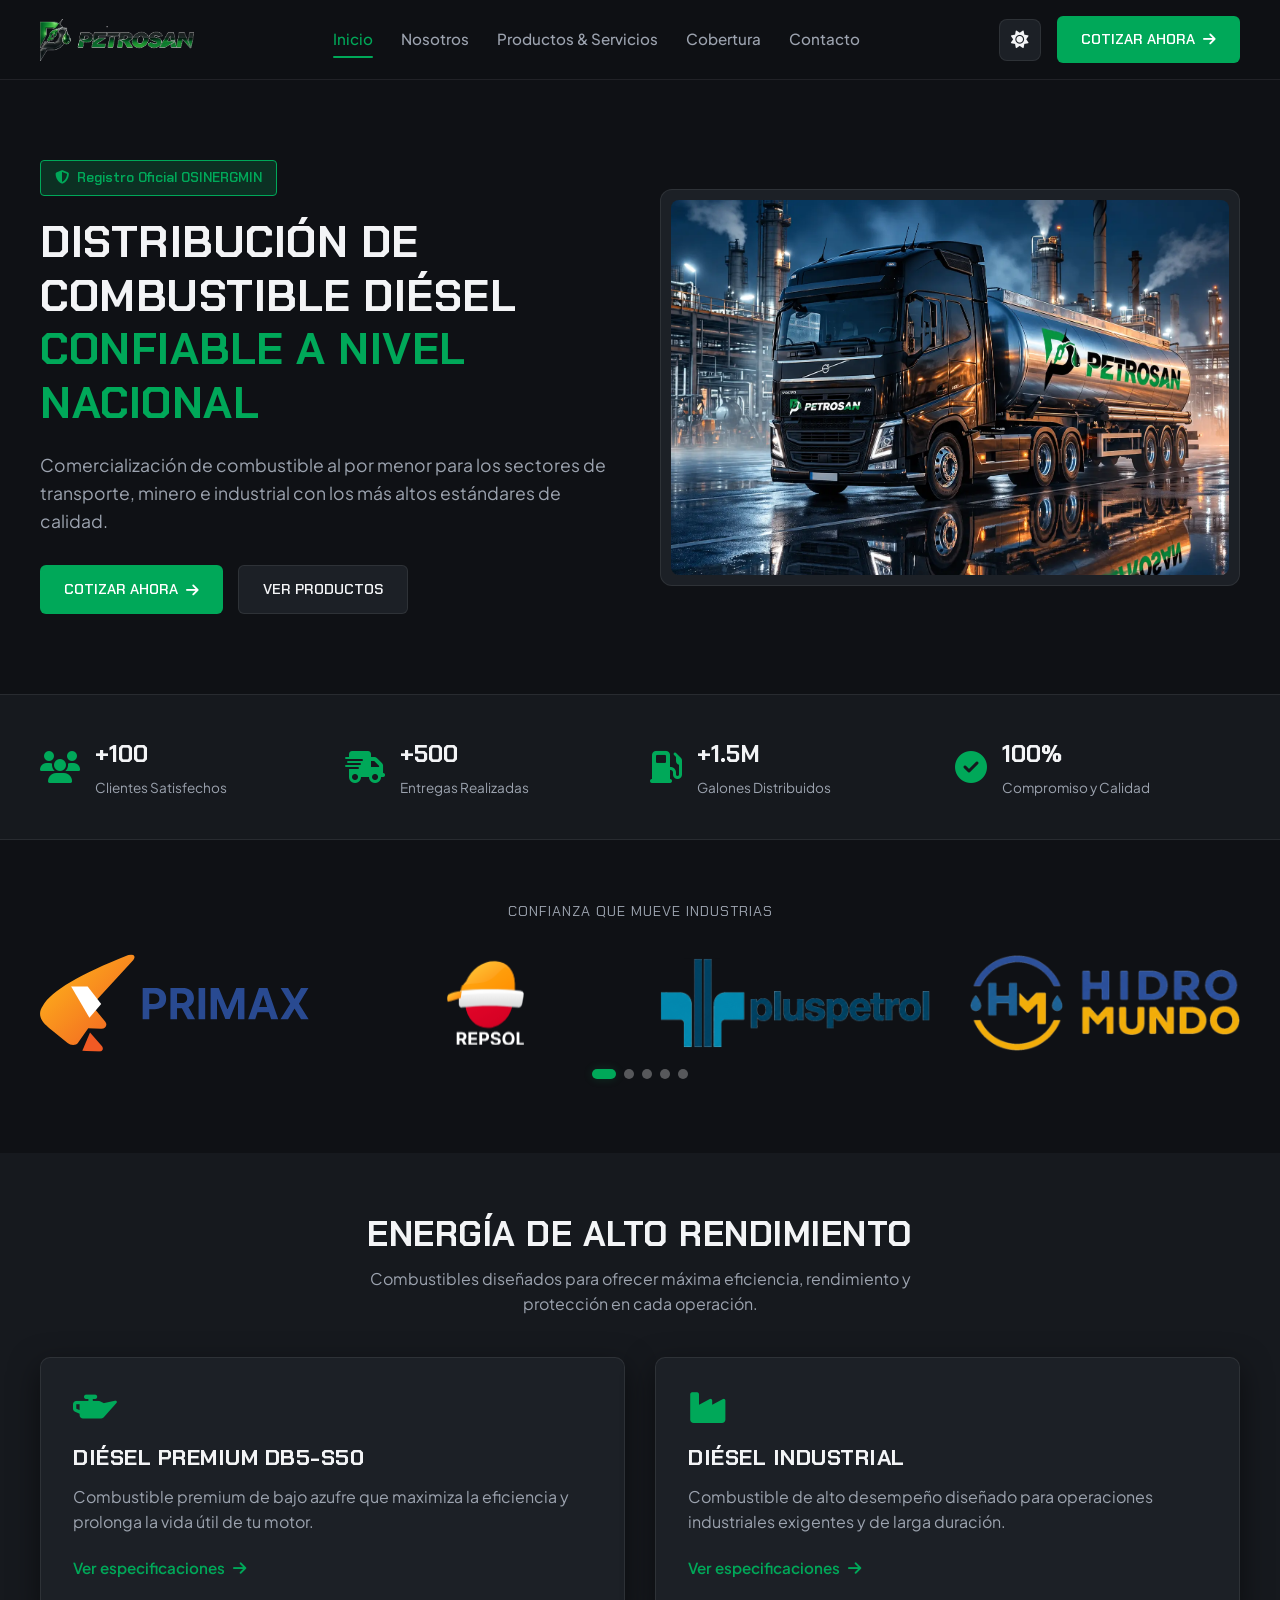
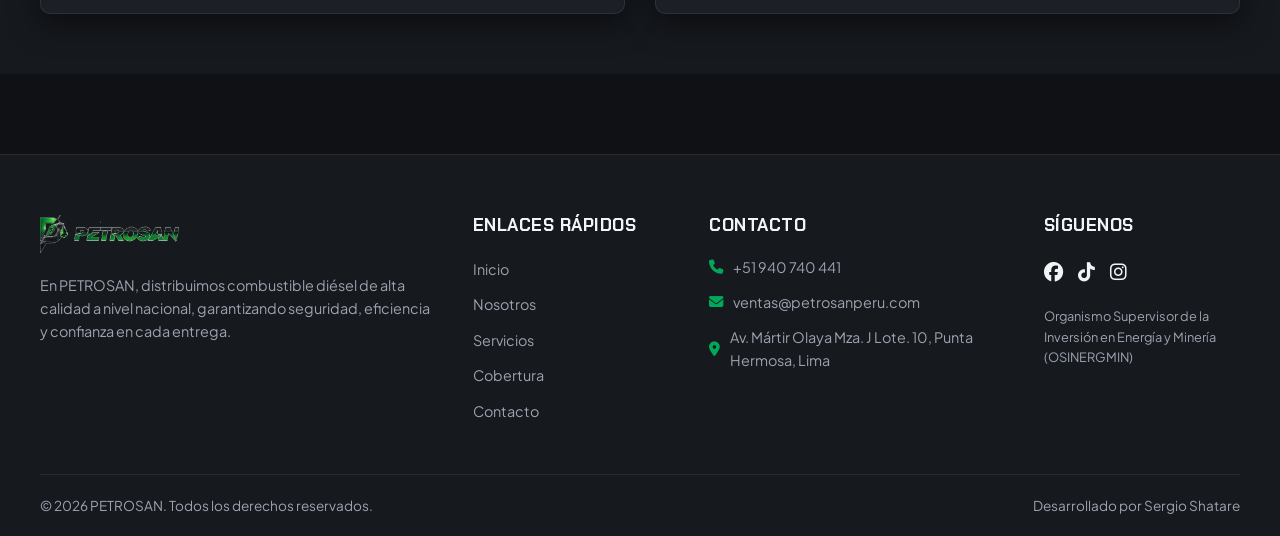
==== index.html @ cfc6841d "Add files via upload" ====
<!DOCTYPE html>
<html lang="es" data-theme="dark">

<head>
    <meta charset="UTF-8">
    <meta name="viewport" content="width=device-width, initial-scale=1.0">
    <title>PETROSAN | Distribución de Combustible Diésel Confiable</title>

    <!-- Google Fonts -->
    <link rel="preconnect" href="https://fonts.googleapis.com">
    <link rel="preconnect" href="https://fonts.gstatic.com" crossorigin>
    <link
        href="https://fonts.googleapis.com/css2?family=Chakra+Petch:wght@500;600;700&family=Plus+Jakarta+Sans:wght@400;500;600;700&display=swap"
        rel="stylesheet">

    <!-- FontAwesome -->
    <link rel="stylesheet" href="https://cdnjs.cloudflare.com/ajax/libs/font-awesome/6.5.1/css/all.min.css">

    <!-- Swiper CSS -->
    <link rel="stylesheet" href="https://cdn.jsdelivr.net/npm/swiper@11/swiper-bundle.min.css" />

    <!-- Estilos Locales Modularizados -->
    <link rel="stylesheet" href="assets/css/variables.css">
    <link rel="stylesheet" href="assets/css/global.css">
    <link rel="stylesheet" href="assets/css/components.css">
</head>

<body>

    <!-- HEADER / NAVBAR -->
    <header class="navbar">
        <div class="container nav-container">
            <a href="index.html" class="logo">
                <img src="assets/img/logo-petrosan.webp" alt="PETROSAN Logo" class="logo-img">
            </a>

            <nav class="nav-menu" id="nav-menu">
                <a href="index.html" class="nav-link active">Inicio</a>
                <a href="nosotros.html" class="nav-link">Nosotros</a>
                <a href="servicios.html" class="nav-link">Productos & Servicios</a>
                <a href="cobertura.html" class="nav-link">Cobertura</a>
                <a href="contacto.html" class="nav-link">Contacto</a>
            </nav>

            <div class="nav-actions">
                <!-- Switch Modo Claro / Oscuro -->
                <button id="theme-toggle" class="theme-btn" aria-label="Cambiar tema">
                    <i class="fa-solid fa-moon icon-moon"></i>
                    <i class="fa-solid fa-sun icon-sun"></i>
                </button>
                <a href="contacto.html" class="btn btn-primary nav-cta">COTIZAR AHORA <i
                        class="fa-solid fa-arrow-right"></i></a>

                <!-- Botón Menú Móvil (Hamburguesa) -->
                <button id="mobile-menu-btn" class="mobile-menu-btn" aria-label="Abrir menú">
                    <i class="fa-solid fa-bars icon-bars"></i>
                    <i class="fa-solid fa-xmark icon-close"></i>
                </button>
            </div>
        </div>
    </header>

    <main>
        <!-- HERO SECTION -->
        <section class="hero-section">
            <div class="container hero-grid">
                <div class="hero-content">
                    <span class="badge"><i class="fa-solid fa-shield-halved"></i> Registro Oficial OSINERGMIN</span>
                    <h1 class="hero-title">Distribución de Combustible Diésel <span class="highlight-text">Confiable a
                            Nivel Nacional</span></h1>
                    <p class="hero-description">Comercialización de combustible al por menor para los sectores de
                        transporte, minero e industrial con los más altos estándares de calidad.</p>
                    <div class="hero-actions">
                        <a href="contacto.html" class="btn btn-primary">COTIZAR AHORA <i
                                class="fa-solid fa-arrow-right"></i></a>
                        <a href="servicios.html" class="btn btn-outline">VER PRODUCTOS</a>
                    </div>
                </div>
                <div class="hero-media">
                    <div class="hero-image-wrapper">
                        <img src="assets/img/hero-trunk.webp" alt="Camión Cisterna Petrosan" class="hero-image">
                    </div>
                </div>
            </div>
        </section>

        <!-- ESTADÍSTICAS / KPIS -->
        <section class="stats-section">
            <div class="container stats-grid">
                <div class="stat-card">
                    <i class="fa-solid fa-users stat-icon"></i>
                    <div class="stat-info">
                        <span class="stat-number">+100</span>
                        <span class="stat-label">Clientes Satisfechos</span>
                    </div>
                </div>
                <div class="stat-card">
                    <i class="fa-solid fa-truck-fast stat-icon"></i>
                    <div class="stat-info">
                        <span class="stat-number">+500</span>
                        <span class="stat-label">Entregas Realizadas</span>
                    </div>
                </div>
                <div class="stat-card">
                    <i class="fa-solid fa-gas-pump stat-icon"></i>
                    <div class="stat-info">
                        <span class="stat-number">+1.5M</span>
                        <span class="stat-label">Galones Distribuidos</span>
                    </div>
                </div>
                <div class="stat-card">
                    <i class="fa-solid fa-circle-check stat-icon"></i>
                    <div class="stat-info">
                        <span class="stat-number">100%</span>
                        <span class="stat-label">Compromiso y Calidad</span>
                    </div>
                </div>
            </div>
        </section>

        <!-- CARRUSEL DE ALIADOS (SWIPER JS) -->
        <section class="partners-section">
            <div class="container">
                <p class="partners-subtitle">CONFIANZA QUE MUEVE INDUSTRIAS</p>

                <div class="swiper partners-slider">
                    <div class="swiper-wrapper">

                        <div class="swiper-slide">
                            <svg width="277" height="100" viewBox="0 0 705 255" fill="none"
                                xmlns="http://www.w3.org/2000/svg">
                                <mask id="mask0_92_81" style="mask-type:alpha" maskUnits="userSpaceOnUse" x="0" y="0"
                                    width="705" height="255">
                                    <rect width="705" height="255" fill="#D9D9D9" />
                                </mask>
                                <g mask="url(#mask0_92_81)">
                                    <path
                                        d="M7.47217 134.999C29.0147 94.9992 105.952 51.9223 229.052 2.69152C242.901 -3.46233 253.672 4.22998 241.362 18.0761L135.188 133.461L170.58 176.538C176.735 184.23 172.118 194.999 159.808 194.999L125.956 193.461L99.7972 230.384C93.6422 239.615 79.7934 238.076 72.0997 231.922L22.8597 191.922C-0.221583 173.461 -6.37658 154.999 7.47217 134.999Z"
                                        fill="url(#paint0_linear_92_81)" />
                                    <path
                                        d="M130.572 204.23L161.347 239.615C167.502 247.307 162.886 255 152.115 255L110.568 251.923L130.572 204.23Z"
                                        fill="#F15A24" />
                                    <path d="M81.332 84.2305H124.417L159.808 130.384L129.033 165.769L81.332 84.2305Z"
                                        fill="white" />
                                    <path
                                        d="M268.08 170V88.5455H300.216C306.394 88.5455 311.657 89.7254 316.006 92.0852C320.354 94.4186 323.669 97.6667 325.949 101.83C328.256 105.966 329.409 110.739 329.409 116.148C329.409 121.557 328.242 126.33 325.909 130.466C323.576 134.602 320.195 137.824 315.767 140.131C311.366 142.438 306.036 143.591 299.778 143.591H279.295V129.79H296.994C300.309 129.79 303.04 129.22 305.188 128.08C307.362 126.913 308.979 125.309 310.04 123.267C311.127 121.199 311.67 118.826 311.67 116.148C311.67 113.443 311.127 111.083 310.04 109.068C308.979 107.027 307.362 105.449 305.188 104.335C303.013 103.195 300.256 102.625 296.915 102.625H285.301V170H268.08ZM340.595 170V88.5455H372.732C378.883 88.5455 384.133 89.6458 388.482 91.8466C392.857 94.0208 396.184 97.1098 398.464 101.114C400.771 105.091 401.925 109.771 401.925 115.153C401.925 120.562 400.758 125.216 398.425 129.114C396.091 132.985 392.711 135.955 388.283 138.023C383.881 140.091 378.552 141.125 372.294 141.125H350.777V127.284H369.51C372.798 127.284 375.529 126.833 377.703 125.932C379.877 125.03 381.495 123.678 382.555 121.875C383.643 120.072 384.186 117.831 384.186 115.153C384.186 112.449 383.643 110.169 382.555 108.312C381.495 106.456 379.864 105.051 377.663 104.097C375.489 103.116 372.745 102.625 369.43 102.625H357.817V170H340.595ZM384.584 132.932L404.828 170H385.817L366.01 132.932H384.584ZM431.317 88.5455V170H414.095V88.5455H431.317ZM445.486 88.5455H466.724L489.156 143.273H490.111L512.543 88.5455H533.781V170H517.077V116.983H516.401L495.321 169.602H483.946L462.866 116.784H462.19V170H445.486V88.5455ZM562.01 170H543.555L571.675 88.5455H593.868L621.947 170H603.493L583.089 107.159H582.453L562.01 170ZM560.857 137.983H604.447V151.426H560.857V137.983ZM647.899 88.5455L664.325 116.307H664.962L681.467 88.5455H700.916L676.058 129.273L701.473 170H681.666L664.962 142.199H664.325L647.621 170H627.893L653.388 129.273L628.371 88.5455H647.899Z"
                                        fill="#294A91" />
                                </g>
                                <defs>
                                    <linearGradient id="paint0_linear_92_81" x1="0.148438" y1="0.546875" x2="236.312"
                                        y2="246.93" gradientUnits="userSpaceOnUse">
                                        <stop stop-color="#FFBD19" />
                                        <stop offset="1" stop-color="#F15A24" />
                                    </linearGradient>
                                </defs>
                            </svg>

                        </div>

                        <div class="swiper-slide">
                            <svg width="77" height="100" viewBox="0 0 392 429" fill="none" xmlns="http://www.w3.org/2000/svg">
  <mask id="mask0_92_136" style="mask-type:alpha" maskUnits="userSpaceOnUse" x="0" y="0" width="392" height="429">
    <rect width="392" height="429" fill="#D9D9D9" />
  </mask>
  <g mask="url(#mask0_92_136)">
    <path d="M96.9997 104.001C125 39.0011 188 -2.99893 248 1.00107C308 5.00107 345 51.0011 345 113.001V152.001L75.9997 174.001C65.9997 154.001 72.9997 126.001 96.9997 104.001Z" fill="url(#paint0_linear_92_136)" />
    <path opacity="0.62" d="M75.9997 124C120 113 163 117 204 103C247 88 261 51 298 31C327 48 345 81 345 119V153L72.9997 174C66.9997 157 67.9997 139 75.9997 124Z" fill="#FF9B00" />
    <path d="M92 222C143 209 280 209 334 221C323 292 265 341 207 341C147 341 102 299 92 222Z" fill="url(#paint1_linear_92_136)" />
    <path opacity="0.55" d="M92 221.999C152 213.999 202 222.999 243 217.999C275 213.999 307 215.999 334 220.999C319 272.999 284 310.999 243 328.999C197 348.999 135 319.999 112 278.999C102 261.999 96 241.999 92 221.999Z" fill="#D90025" />
    <path d="M69 153C146 141 292 141 376 154C388 156 392 163 390 176L382 217C380 230 373 237 359 236C266 224 163 225 79 236C67 238 61 231 61 219V172C61 161 62 155 69 153Z" fill="url(#paint2_linear_92_136)" stroke-width="2" stroke="#BFC2C7" />
    <path opacity="0.85" d="M69 153.001C160 144.001 291 144.001 376 154.001C384 155.001 389 160.001 390 169.001C282 159.001 162 161.001 61 176.001V172.001C61 161.001 62 155.001 69 153.001Z" fill="white" />
    <path d="M75.0004 153C45.0004 155 25.0004 161 8.00039 171C0.000385284 177 -1.99961 194 4.00039 207C27.0004 202 50.0004 196 70.0004 188L75.0004 153Z" fill="url(#paint3_linear_92_136)" />
    
    <!-- AQUÍ AGREGUÉ LA CLASE .svg-text-adapt EN EL ÚLTIMO PATH -->
    <path class="svg-text-adapt" d="M49.3513 429V362.818H75.462C80.4602 362.818 84.7258 363.712 88.2589 365.5C91.8136 367.267 94.5173 369.777 96.3701 373.03C98.2444 376.261 99.1815 380.064 99.1815 384.437C99.1815 388.832 98.2336 392.613 96.3378 395.78C94.4419 398.925 91.6951 401.338 88.0973 403.018C84.5211 404.699 80.1909 405.539 75.1066 405.539H57.624V394.293H72.8445C75.5159 394.293 77.7349 393.927 79.5015 393.195C81.268 392.462 82.5822 391.363 83.4439 389.898C84.3272 388.433 84.7689 386.613 84.7689 384.437C84.7689 382.24 84.3272 380.387 83.4439 378.879C82.5822 377.371 81.2573 376.229 79.4692 375.453C77.7026 374.656 75.4728 374.258 72.7799 374.258H63.3438V429H49.3513ZM85.092 398.882L101.541 429H86.0938L70.0008 398.882H85.092ZM109.07 429V362.818H153.665V374.355H123.063V390.125H151.371V401.661H123.063V417.463H153.794V429H109.07ZM164.79 429V362.818H190.901C195.92 362.818 200.197 363.777 203.73 365.694C207.263 367.59 209.956 370.229 211.809 373.612C213.683 376.972 214.62 380.85 214.62 385.245C214.62 389.64 213.672 393.518 211.776 396.879C209.88 400.239 207.134 402.857 203.536 404.731C199.96 406.605 195.629 407.543 190.545 407.543H173.903V396.329H188.283C190.976 396.329 193.195 395.866 194.94 394.94C196.707 393.992 198.021 392.688 198.882 391.029C199.766 389.349 200.207 387.421 200.207 385.245C200.207 383.048 199.766 381.13 198.882 379.493C198.021 377.834 196.707 376.552 194.94 375.647C193.173 374.721 190.933 374.258 188.218 374.258H178.782V429H164.79ZM259.611 381.852C259.352 379.245 258.243 377.22 256.283 375.777C254.322 374.333 251.661 373.612 248.301 373.612C246.017 373.612 244.089 373.935 242.516 374.581C240.944 375.206 239.737 376.078 238.897 377.199C238.078 378.319 237.669 379.59 237.669 381.012C237.626 382.197 237.874 383.231 238.412 384.114C238.972 384.997 239.737 385.762 240.707 386.408C241.676 387.033 242.796 387.583 244.067 388.056C245.338 388.509 246.696 388.897 248.139 389.22L254.085 390.642C256.972 391.288 259.622 392.15 262.035 393.227C264.448 394.304 266.537 395.629 268.304 397.202C270.07 398.774 271.438 400.627 272.408 402.76C273.399 404.893 273.905 407.338 273.927 410.096C273.905 414.146 272.871 417.657 270.824 420.63C268.799 423.582 265.869 425.876 262.035 427.513C258.221 429.129 253.622 429.937 248.236 429.937C242.893 429.937 238.24 429.118 234.276 427.481C230.333 425.844 227.253 423.42 225.034 420.21C222.836 416.979 221.684 412.982 221.576 408.221H235.116C235.267 410.44 235.902 412.293 237.023 413.779C238.164 415.244 239.683 416.354 241.579 417.108C243.496 417.84 245.662 418.207 248.074 418.207C250.444 418.207 252.502 417.862 254.247 417.173C256.013 416.483 257.381 415.525 258.351 414.297C259.32 413.069 259.805 411.657 259.805 410.063C259.805 408.577 259.363 407.327 258.48 406.315C257.618 405.302 256.347 404.44 254.667 403.729C253.008 403.018 250.972 402.372 248.559 401.79L241.353 399.981C235.773 398.624 231.367 396.502 228.136 393.615C224.904 390.728 223.299 386.839 223.321 381.949C223.299 377.942 224.366 374.441 226.52 371.446C228.696 368.452 231.68 366.114 235.471 364.434C239.263 362.754 243.572 361.913 248.398 361.913C253.31 361.913 257.597 362.754 261.259 364.434C264.943 366.114 267.808 368.452 269.855 371.446C271.902 374.441 272.957 377.909 273.022 381.852H259.611ZM344.156 395.909C344.156 403.126 342.788 409.266 340.052 414.329C337.337 419.392 333.632 423.259 328.936 425.93C324.261 428.58 319.004 429.905 313.166 429.905C307.284 429.905 302.006 428.569 297.331 425.898C292.656 423.226 288.961 419.359 286.247 414.297C283.532 409.234 282.175 403.105 282.175 395.909C282.175 388.692 283.532 382.552 286.247 377.489C288.961 372.427 292.656 368.57 297.331 365.92C302.006 363.249 307.284 361.913 313.166 361.913C319.004 361.913 324.261 363.249 328.936 365.92C333.632 368.57 337.337 372.427 340.052 377.489C342.788 382.552 344.156 388.692 344.156 395.909ZM329.97 395.909C329.97 391.234 329.269 387.292 327.869 384.082C326.49 380.872 324.541 378.437 322.02 376.778C319.499 375.12 316.548 374.29 313.166 374.29C309.783 374.29 306.832 375.12 304.311 376.778C301.791 378.437 299.83 380.872 298.43 384.082C297.051 387.292 296.362 391.234 296.362 395.909C296.362 400.584 297.051 404.527 298.43 407.737C299.83 410.946 301.791 413.381 304.311 415.04C306.832 416.699 309.783 417.528 313.166 417.528C316.548 417.528 319.499 416.699 322.02 415.04C324.541 413.381 326.49 410.946 327.869 407.737C329.269 404.527 329.97 400.584 329.97 395.909ZM354.521 429V362.818H368.514V417.463H396.887V429H354.521Z" fill="#07153F" />
  </g>
  <defs>
    <linearGradient id="paint0_linear_92_136" x1="71.5879" y1="0.738281" x2="228.265" y2="247.977" gradientUnits="userSpaceOnUse">
      <stop stop-color="#FFD23F" />
      <stop offset="1" stop-color="#FF7A00" />
    </linearGradient>
    <linearGradient id="paint1_linear_92_136" x1="92" y1="212.121" x2="198.94" y2="412.927" gradientUnits="userSpaceOnUse">
      <stop stop-color="#F20B2E" />
      <stop offset="1" stop-color="#C90020" />
    </linearGradient>
    <linearGradient id="paint2_linear_92_136" x1="61" y1="144.121" x2="61" y2="236.339" gradientUnits="userSpaceOnUse">
      <stop stop-color="white" />
      <stop offset="1" stop-color="#D9D9D9" />
    </linearGradient>
    <linearGradient id="paint3_linear_92_136" x1="0.511719" y1="153" x2="51.8337" y2="223.795" gradientUnits="userSpaceOnUse">
      <stop stop-color="#FFD23F" />
      <stop offset="1" stop-color="#FF7A00" />
    </linearGradient>
  </defs>
</svg>

                        </div>

                        <div class="swiper-slide">
                            <svg width="300" height="100" viewBox="0 0 1213 404" fill="none"
                                xmlns="http://www.w3.org/2000/svg" xmlns:xlink="http://www.w3.org/1999/xlink">
                                <g clip-path="url(#clip0_92_151)">
                                    <rect width="1213" height="404" fill="url(#pattern0_92_151)" />
                                </g>
                                <defs>
                                    <pattern id="pattern0_92_151" patternContentUnits="objectBoundingBox" width="1"
                                        height="1">
                                        <use xlink:href="#image0_92_151" transform="scale(0.000824402 0.00247525)" />
                                    </pattern>
                                    <clipPath id="clip0_92_151">
                                        <rect width="1213" height="404" fill="white" />
                                    </clipPath>
                                    <image id="image0_92_151" width="1213" height="404" preserveAspectRatio="none"
                                        xlink:href="[data-uri]" />
                                </defs>
                            </svg>

                        </div>

                        <div class="swiper-slide">
                            <svg width="281" height="100" viewBox="0 0 1222 434" fill="none"
                                xmlns="http://www.w3.org/2000/svg" xmlns:xlink="http://www.w3.org/1999/xlink">
                                <g clip-path="url(#clip0_92_149)">
                                    <rect width="1222" height="434" fill="url(#pattern0_92_149)" />
                                </g>
                                <defs>
                                    <pattern id="pattern0_92_149" patternContentUnits="objectBoundingBox" width="1"
                                        height="1">
                                        <use xlink:href="#image0_92_149" transform="scale(0.000818331 0.00230415)" />
                                    </pattern>
                                    <clipPath id="clip0_92_149">
                                        <rect width="1222" height="434" fill="white" />
                                    </clipPath>
                                    <image id="image0_92_149" width="1222" height="434" preserveAspectRatio="none"
                                        xlink:href="[data-uri]" />
                                </defs>
                            </svg>

                        </div>

                        <div class="swiper-slide">
                            <svg width="138" height="100" viewBox="0 0 428 310" fill="none"
                                xmlns="http://www.w3.org/2000/svg" xmlns:xlink="http://www.w3.org/1999/xlink">
                                <g clip-path="url(#clip0_92_147)">
                                    <rect width="428" height="310" fill="url(#pattern0_92_147)" />
                                </g>
                                <defs>
                                    <pattern id="pattern0_92_147" patternContentUnits="objectBoundingBox" width="1"
                                        height="1">
                                        <use xlink:href="#image0_92_147" transform="scale(0.00233645 0.00322581)" />
                                    </pattern>
                                    <clipPath id="clip0_92_147">
                                        <rect width="428" height="310" fill="white" />
                                    </clipPath>
                                    <image id="image0_92_147" width="428" height="310" preserveAspectRatio="none"
                                        xlink:href="[data-uri]" />
                                </defs>
                            </svg>

                        </div>


                    </div>
                    <div class="swiper-pagination"></div>
                </div>
            </div>
        </section>

        <!-- RESUMEN DE PRODUCTOS -->
        <section class="products-summary-section">
            <div class="container">
                <div class="section-header">
                    <h2 class="section-title">Energía de Alto Rendimiento</h2>
                    <p class="section-description">Combustibles diseñados para ofrecer máxima eficiencia, rendimiento y
                        protección en cada operación.</p>
                </div>
                <div class="products-grid">
                    <div class="card-industrial">
                        <i class="fa-solid fa-oil-can card-icon"></i>
                        <h3 class="card-title">Diésel Premium DB5-S50</h3>
                        <p class="card-description">Combustible premium de bajo azufre que maximiza la eficiencia y
                            prolonga la vida útil de tu motor.</p>
                        <a href="servicios.html" class="card-link">Ver especificaciones <i
                                class="fa-solid fa-arrow-right"></i></a>
                    </div>
                    <div class="card-industrial">
                        <i class="fa-solid fa-industry card-icon"></i>
                        <h3 class="card-title">Diésel Industrial</h3>
                        <p class="card-description">Combustible de alto desempeño diseñado para operaciones industriales
                            exigentes y de larga duración.</p>
                        <a href="servicios.html" class="card-link">Ver especificaciones <i
                                class="fa-solid fa-arrow-right"></i></a>
                    </div>
                </div>
            </div>
        </section>
    </main>

    <!-- FOOTER GLOBAL -->
    <footer class="footer">
        <div class="container">
            <div class="footer-grid">
                <div class="footer-brand">
                    <img src="assets/img/logo-petrosan.webp" alt="PETROSAN Logo" class="footer-logo">
                    <p class="footer-text">En PETROSAN, distribuimos combustible diésel de alta calidad a nivel
                        nacional, garantizando seguridad, eficiencia y confianza en cada entrega.</p>
                </div>
                <div class="footer-col">
                    <h3 class="footer-title">Enlaces Rápidos</h3>
                    <ul class="footer-links">
                        <li><a href="index.html">Inicio</a></li>
                        <li><a href="nosotros.html">Nosotros</a></li>
                        <li><a href="servicios.html">Servicios</a></li>
                        <li><a href="cobertura.html">Cobertura</a></li>
                        <li><a href="contacto.html">Contacto</a></li>
                    </ul>
                </div>
                <div class="footer-col">
                    <h3 class="footer-title">Contacto</h3>
                    <ul class="footer-contact-list">
                        <li><i class="fa-solid fa-phone contact-icon"></i> +51 940 740 441</li>
                        <li><i class="fa-solid fa-envelope contact-icon"></i> ventas@petrosanperu.com</li>
                        <li><i class="fa-solid fa-location-dot contact-icon"></i> Av. Mártir Olaya Mza. J Lote. 10,
                            Punta Hermosa, Lima</li>
                    </ul>
                </div>
                <div class="footer-col">
                    <h3 class="footer-title">Síguenos</h3>
                    <div class="social-links">
                        <a href="#" class="social-icon"><i class="fa-brands fa-facebook"></i></a>
                        <a href="#" class="social-icon"><i class="fa-brands fa-tiktok"></i></a>
                        <a href="#" class="social-icon"><i class="fa-brands fa-instagram"></i></a>
                    </div>
                    <p class="entity-note">Organismo Supervisor de la Inversión en Energía y Minería (OSINERGMIN)</p>
                </div>
            </div>
            <div class="footer-bottom">
                <span>© 2026 PETROSAN. Todos los derechos reservados.</span>
                <span>Desarrollado por Sergio Shatare</span>
            </div>
        </div>
    </footer>

    <!-- Swiper JS -->
    <script src="https://cdn.jsdelivr.net/npm/swiper@11/swiper-bundle.min.js"></script>

    <!-- Scripts Locales -->
    <script src="assets/js/theme.js"></script>
    <script src="assets/js/main.js"></script>
</body>

</html>
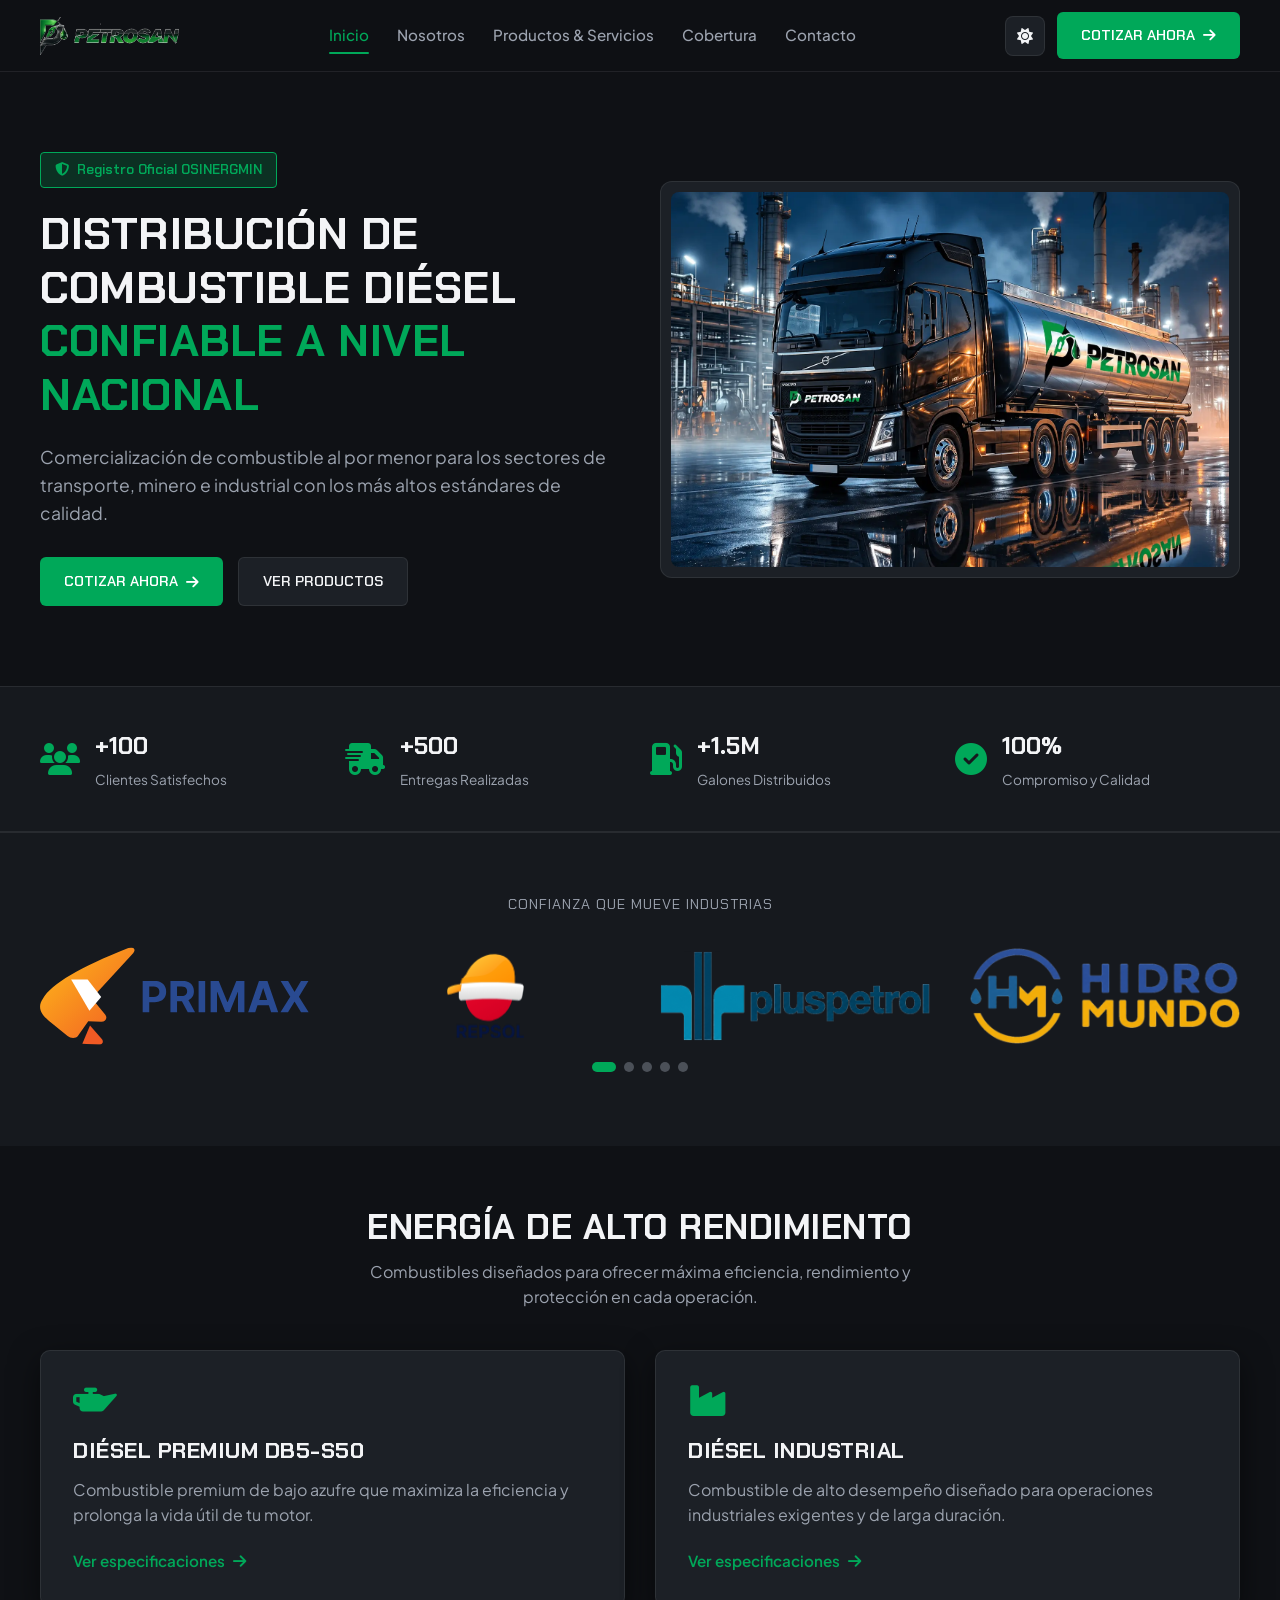
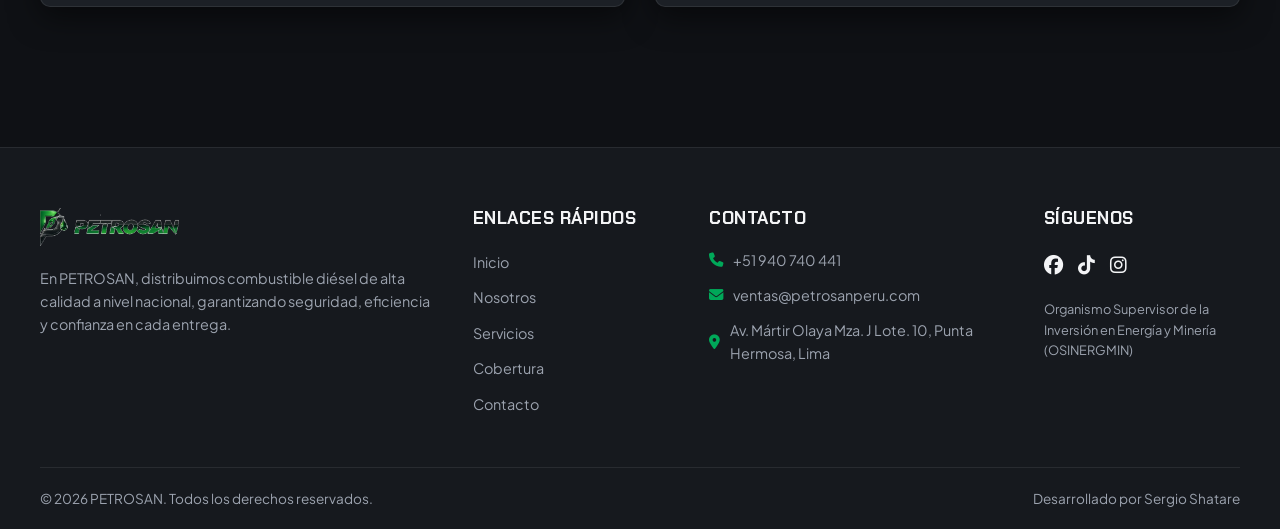
==== commit caa95e8b: "Add files via upload" ====
--- a/index.html
+++ b/index.html
@@ -23,6 +23,7 @@
     <link rel="stylesheet" href="assets/css/variables.css">
     <link rel="stylesheet" href="assets/css/global.css">
     <link rel="stylesheet" href="assets/css/components.css">
+    <link rel="stylesheet" href="assets/css/pages/home.css">
 </head>
 
 <body>
@@ -158,41 +159,63 @@
                         </div>
 
                         <div class="swiper-slide">
-                            <svg width="77" height="100" viewBox="0 0 392 429" fill="none" xmlns="http://www.w3.org/2000/svg">
-  <mask id="mask0_92_136" style="mask-type:alpha" maskUnits="userSpaceOnUse" x="0" y="0" width="392" height="429">
-    <rect width="392" height="429" fill="#D9D9D9" />
-  </mask>
-  <g mask="url(#mask0_92_136)">
-    <path d="M96.9997 104.001C125 39.0011 188 -2.99893 248 1.00107C308 5.00107 345 51.0011 345 113.001V152.001L75.9997 174.001C65.9997 154.001 72.9997 126.001 96.9997 104.001Z" fill="url(#paint0_linear_92_136)" />
-    <path opacity="0.62" d="M75.9997 124C120 113 163 117 204 103C247 88 261 51 298 31C327 48 345 81 345 119V153L72.9997 174C66.9997 157 67.9997 139 75.9997 124Z" fill="#FF9B00" />
-    <path d="M92 222C143 209 280 209 334 221C323 292 265 341 207 341C147 341 102 299 92 222Z" fill="url(#paint1_linear_92_136)" />
-    <path opacity="0.55" d="M92 221.999C152 213.999 202 222.999 243 217.999C275 213.999 307 215.999 334 220.999C319 272.999 284 310.999 243 328.999C197 348.999 135 319.999 112 278.999C102 261.999 96 241.999 92 221.999Z" fill="#D90025" />
-    <path d="M69 153C146 141 292 141 376 154C388 156 392 163 390 176L382 217C380 230 373 237 359 236C266 224 163 225 79 236C67 238 61 231 61 219V172C61 161 62 155 69 153Z" fill="url(#paint2_linear_92_136)" stroke-width="2" stroke="#BFC2C7" />
-    <path opacity="0.85" d="M69 153.001C160 144.001 291 144.001 376 154.001C384 155.001 389 160.001 390 169.001C282 159.001 162 161.001 61 176.001V172.001C61 161.001 62 155.001 69 153.001Z" fill="white" />
-    <path d="M75.0004 153C45.0004 155 25.0004 161 8.00039 171C0.000385284 177 -1.99961 194 4.00039 207C27.0004 202 50.0004 196 70.0004 188L75.0004 153Z" fill="url(#paint3_linear_92_136)" />
-    
-    <!-- AQUÍ AGREGUÉ LA CLASE .svg-text-adapt EN EL ÚLTIMO PATH -->
-    <path class="svg-text-adapt" d="M49.3513 429V362.818H75.462C80.4602 362.818 84.7258 363.712 88.2589 365.5C91.8136 367.267 94.5173 369.777 96.3701 373.03C98.2444 376.261 99.1815 380.064 99.1815 384.437C99.1815 388.832 98.2336 392.613 96.3378 395.78C94.4419 398.925 91.6951 401.338 88.0973 403.018C84.5211 404.699 80.1909 405.539 75.1066 405.539H57.624V394.293H72.8445C75.5159 394.293 77.7349 393.927 79.5015 393.195C81.268 392.462 82.5822 391.363 83.4439 389.898C84.3272 388.433 84.7689 386.613 84.7689 384.437C84.7689 382.24 84.3272 380.387 83.4439 378.879C82.5822 377.371 81.2573 376.229 79.4692 375.453C77.7026 374.656 75.4728 374.258 72.7799 374.258H63.3438V429H49.3513ZM85.092 398.882L101.541 429H86.0938L70.0008 398.882H85.092ZM109.07 429V362.818H153.665V374.355H123.063V390.125H151.371V401.661H123.063V417.463H153.794V429H109.07ZM164.79 429V362.818H190.901C195.92 362.818 200.197 363.777 203.73 365.694C207.263 367.59 209.956 370.229 211.809 373.612C213.683 376.972 214.62 380.85 214.62 385.245C214.62 389.64 213.672 393.518 211.776 396.879C209.88 400.239 207.134 402.857 203.536 404.731C199.96 406.605 195.629 407.543 190.545 407.543H173.903V396.329H188.283C190.976 396.329 193.195 395.866 194.94 394.94C196.707 393.992 198.021 392.688 198.882 391.029C199.766 389.349 200.207 387.421 200.207 385.245C200.207 383.048 199.766 381.13 198.882 379.493C198.021 377.834 196.707 376.552 194.94 375.647C193.173 374.721 190.933 374.258 188.218 374.258H178.782V429H164.79ZM259.611 381.852C259.352 379.245 258.243 377.22 256.283 375.777C254.322 374.333 251.661 373.612 248.301 373.612C246.017 373.612 244.089 373.935 242.516 374.581C240.944 375.206 239.737 376.078 238.897 377.199C238.078 378.319 237.669 379.59 237.669 381.012C237.626 382.197 237.874 383.231 238.412 384.114C238.972 384.997 239.737 385.762 240.707 386.408C241.676 387.033 242.796 387.583 244.067 388.056C245.338 388.509 246.696 388.897 248.139 389.22L254.085 390.642C256.972 391.288 259.622 392.15 262.035 393.227C264.448 394.304 266.537 395.629 268.304 397.202C270.07 398.774 271.438 400.627 272.408 402.76C273.399 404.893 273.905 407.338 273.927 410.096C273.905 414.146 272.871 417.657 270.824 420.63C268.799 423.582 265.869 425.876 262.035 427.513C258.221 429.129 253.622 429.937 248.236 429.937C242.893 429.937 238.24 429.118 234.276 427.481C230.333 425.844 227.253 423.42 225.034 420.21C222.836 416.979 221.684 412.982 221.576 408.221H235.116C235.267 410.44 235.902 412.293 237.023 413.779C238.164 415.244 239.683 416.354 241.579 417.108C243.496 417.84 245.662 418.207 248.074 418.207C250.444 418.207 252.502 417.862 254.247 417.173C256.013 416.483 257.381 415.525 258.351 414.297C259.32 413.069 259.805 411.657 259.805 410.063C259.805 408.577 259.363 407.327 258.48 406.315C257.618 405.302 256.347 404.44 254.667 403.729C253.008 403.018 250.972 402.372 248.559 401.79L241.353 399.981C235.773 398.624 231.367 396.502 228.136 393.615C224.904 390.728 223.299 386.839 223.321 381.949C223.299 377.942 224.366 374.441 226.52 371.446C228.696 368.452 231.68 366.114 235.471 364.434C239.263 362.754 243.572 361.913 248.398 361.913C253.31 361.913 257.597 362.754 261.259 364.434C264.943 366.114 267.808 368.452 269.855 371.446C271.902 374.441 272.957 377.909 273.022 381.852H259.611ZM344.156 395.909C344.156 403.126 342.788 409.266 340.052 414.329C337.337 419.392 333.632 423.259 328.936 425.93C324.261 428.58 319.004 429.905 313.166 429.905C307.284 429.905 302.006 428.569 297.331 425.898C292.656 423.226 288.961 419.359 286.247 414.297C283.532 409.234 282.175 403.105 282.175 395.909C282.175 388.692 283.532 382.552 286.247 377.489C288.961 372.427 292.656 368.57 297.331 365.92C302.006 363.249 307.284 361.913 313.166 361.913C319.004 361.913 324.261 363.249 328.936 365.92C333.632 368.57 337.337 372.427 340.052 377.489C342.788 382.552 344.156 388.692 344.156 395.909ZM329.97 395.909C329.97 391.234 329.269 387.292 327.869 384.082C326.49 380.872 324.541 378.437 322.02 376.778C319.499 375.12 316.548 374.29 313.166 374.29C309.783 374.29 306.832 375.12 304.311 376.778C301.791 378.437 299.83 380.872 298.43 384.082C297.051 387.292 296.362 391.234 296.362 395.909C296.362 400.584 297.051 404.527 298.43 407.737C299.83 410.946 301.791 413.381 304.311 415.04C306.832 416.699 309.783 417.528 313.166 417.528C316.548 417.528 319.499 416.699 322.02 415.04C324.541 413.381 326.49 410.946 327.869 407.737C329.269 404.527 329.97 400.584 329.97 395.909ZM354.521 429V362.818H368.514V417.463H396.887V429H354.521Z" fill="#07153F" />
-  </g>
-  <defs>
-    <linearGradient id="paint0_linear_92_136" x1="71.5879" y1="0.738281" x2="228.265" y2="247.977" gradientUnits="userSpaceOnUse">
-      <stop stop-color="#FFD23F" />
-      <stop offset="1" stop-color="#FF7A00" />
-    </linearGradient>
-    <linearGradient id="paint1_linear_92_136" x1="92" y1="212.121" x2="198.94" y2="412.927" gradientUnits="userSpaceOnUse">
-      <stop stop-color="#F20B2E" />
-      <stop offset="1" stop-color="#C90020" />
-    </linearGradient>
-    <linearGradient id="paint2_linear_92_136" x1="61" y1="144.121" x2="61" y2="236.339" gradientUnits="userSpaceOnUse">
-      <stop stop-color="white" />
-      <stop offset="1" stop-color="#D9D9D9" />
-    </linearGradient>
-    <linearGradient id="paint3_linear_92_136" x1="0.511719" y1="153" x2="51.8337" y2="223.795" gradientUnits="userSpaceOnUse">
-      <stop stop-color="#FFD23F" />
-      <stop offset="1" stop-color="#FF7A00" />
-    </linearGradient>
-  </defs>
-</svg>
+                            <svg width="77" height="100" viewBox="0 0 392 429" fill="none"
+                                xmlns="http://www.w3.org/2000/svg">
+                                <mask id="mask0_92_136" style="mask-type:alpha" maskUnits="userSpaceOnUse" x="0" y="0"
+                                    width="392" height="429">
+                                    <rect width="392" height="429" fill="#D9D9D9" />
+                                </mask>
+                                <g mask="url(#mask0_92_136)">
+                                    <path
+                                        d="M96.9997 104.001C125 39.0011 188 -2.99893 248 1.00107C308 5.00107 345 51.0011 345 113.001V152.001L75.9997 174.001C65.9997 154.001 72.9997 126.001 96.9997 104.001Z"
+                                        fill="url(#paint0_linear_92_136)" />
+                                    <path opacity="0.62"
+                                        d="M75.9997 124C120 113 163 117 204 103C247 88 261 51 298 31C327 48 345 81 345 119V153L72.9997 174C66.9997 157 67.9997 139 75.9997 124Z"
+                                        fill="#FF9B00" />
+                                    <path
+                                        d="M92 222C143 209 280 209 334 221C323 292 265 341 207 341C147 341 102 299 92 222Z"
+                                        fill="url(#paint1_linear_92_136)" />
+                                    <path opacity="0.55"
+                                        d="M92 221.999C152 213.999 202 222.999 243 217.999C275 213.999 307 215.999 334 220.999C319 272.999 284 310.999 243 328.999C197 348.999 135 319.999 112 278.999C102 261.999 96 241.999 92 221.999Z"
+                                        fill="#D90025" />
+                                    <path
+                                        d="M69 153C146 141 292 141 376 154C388 156 392 163 390 176L382 217C380 230 373 237 359 236C266 224 163 225 79 236C67 238 61 231 61 219V172C61 161 62 155 69 153Z"
+                                        fill="url(#paint2_linear_92_136)" stroke-width="2" stroke="#BFC2C7" />
+                                    <path opacity="0.85"
+                                        d="M69 153.001C160 144.001 291 144.001 376 154.001C384 155.001 389 160.001 390 169.001C282 159.001 162 161.001 61 176.001V172.001C61 161.001 62 155.001 69 153.001Z"
+                                        fill="white" />
+                                    <path
+                                        d="M75.0004 153C45.0004 155 25.0004 161 8.00039 171C0.000385284 177 -1.99961 194 4.00039 207C27.0004 202 50.0004 196 70.0004 188L75.0004 153Z"
+                                        fill="url(#paint3_linear_92_136)" />
+
+                                    <!-- AQUÍ AGREGUÉ LA CLASE .svg-text-adapt EN EL ÚLTIMO PATH -->
+                                    <path class="svg-text-adapt"
+                                        d="M49.3513 429V362.818H75.462C80.4602 362.818 84.7258 363.712 88.2589 365.5C91.8136 367.267 94.5173 369.777 96.3701 373.03C98.2444 376.261 99.1815 380.064 99.1815 384.437C99.1815 388.832 98.2336 392.613 96.3378 395.78C94.4419 398.925 91.6951 401.338 88.0973 403.018C84.5211 404.699 80.1909 405.539 75.1066 405.539H57.624V394.293H72.8445C75.5159 394.293 77.7349 393.927 79.5015 393.195C81.268 392.462 82.5822 391.363 83.4439 389.898C84.3272 388.433 84.7689 386.613 84.7689 384.437C84.7689 382.24 84.3272 380.387 83.4439 378.879C82.5822 377.371 81.2573 376.229 79.4692 375.453C77.7026 374.656 75.4728 374.258 72.7799 374.258H63.3438V429H49.3513ZM85.092 398.882L101.541 429H86.0938L70.0008 398.882H85.092ZM109.07 429V362.818H153.665V374.355H123.063V390.125H151.371V401.661H123.063V417.463H153.794V429H109.07ZM164.79 429V362.818H190.901C195.92 362.818 200.197 363.777 203.73 365.694C207.263 367.59 209.956 370.229 211.809 373.612C213.683 376.972 214.62 380.85 214.62 385.245C214.62 389.64 213.672 393.518 211.776 396.879C209.88 400.239 207.134 402.857 203.536 404.731C199.96 406.605 195.629 407.543 190.545 407.543H173.903V396.329H188.283C190.976 396.329 193.195 395.866 194.94 394.94C196.707 393.992 198.021 392.688 198.882 391.029C199.766 389.349 200.207 387.421 200.207 385.245C200.207 383.048 199.766 381.13 198.882 379.493C198.021 377.834 196.707 376.552 194.94 375.647C193.173 374.721 190.933 374.258 188.218 374.258H178.782V429H164.79ZM259.611 381.852C259.352 379.245 258.243 377.22 256.283 375.777C254.322 374.333 251.661 373.612 248.301 373.612C246.017 373.612 244.089 373.935 242.516 374.581C240.944 375.206 239.737 376.078 238.897 377.199C238.078 378.319 237.669 379.59 237.669 381.012C237.626 382.197 237.874 383.231 238.412 384.114C238.972 384.997 239.737 385.762 240.707 386.408C241.676 387.033 242.796 387.583 244.067 388.056C245.338 388.509 246.696 388.897 248.139 389.22L254.085 390.642C256.972 391.288 259.622 392.15 262.035 393.227C264.448 394.304 266.537 395.629 268.304 397.202C270.07 398.774 271.438 400.627 272.408 402.76C273.399 404.893 273.905 407.338 273.927 410.096C273.905 414.146 272.871 417.657 270.824 420.63C268.799 423.582 265.869 425.876 262.035 427.513C258.221 429.129 253.622 429.937 248.236 429.937C242.893 429.937 238.24 429.118 234.276 427.481C230.333 425.844 227.253 423.42 225.034 420.21C222.836 416.979 221.684 412.982 221.576 408.221H235.116C235.267 410.44 235.902 412.293 237.023 413.779C238.164 415.244 239.683 416.354 241.579 417.108C243.496 417.84 245.662 418.207 248.074 418.207C250.444 418.207 252.502 417.862 254.247 417.173C256.013 416.483 257.381 415.525 258.351 414.297C259.32 413.069 259.805 411.657 259.805 410.063C259.805 408.577 259.363 407.327 258.48 406.315C257.618 405.302 256.347 404.44 254.667 403.729C253.008 403.018 250.972 402.372 248.559 401.79L241.353 399.981C235.773 398.624 231.367 396.502 228.136 393.615C224.904 390.728 223.299 386.839 223.321 381.949C223.299 377.942 224.366 374.441 226.52 371.446C228.696 368.452 231.68 366.114 235.471 364.434C239.263 362.754 243.572 361.913 248.398 361.913C253.31 361.913 257.597 362.754 261.259 364.434C264.943 366.114 267.808 368.452 269.855 371.446C271.902 374.441 272.957 377.909 273.022 381.852H259.611ZM344.156 395.909C344.156 403.126 342.788 409.266 340.052 414.329C337.337 419.392 333.632 423.259 328.936 425.93C324.261 428.58 319.004 429.905 313.166 429.905C307.284 429.905 302.006 428.569 297.331 425.898C292.656 423.226 288.961 419.359 286.247 414.297C283.532 409.234 282.175 403.105 282.175 395.909C282.175 388.692 283.532 382.552 286.247 377.489C288.961 372.427 292.656 368.57 297.331 365.92C302.006 363.249 307.284 361.913 313.166 361.913C319.004 361.913 324.261 363.249 328.936 365.92C333.632 368.57 337.337 372.427 340.052 377.489C342.788 382.552 344.156 388.692 344.156 395.909ZM329.97 395.909C329.97 391.234 329.269 387.292 327.869 384.082C326.49 380.872 324.541 378.437 322.02 376.778C319.499 375.12 316.548 374.29 313.166 374.29C309.783 374.29 306.832 375.12 304.311 376.778C301.791 378.437 299.83 380.872 298.43 384.082C297.051 387.292 296.362 391.234 296.362 395.909C296.362 400.584 297.051 404.527 298.43 407.737C299.83 410.946 301.791 413.381 304.311 415.04C306.832 416.699 309.783 417.528 313.166 417.528C316.548 417.528 319.499 416.699 322.02 415.04C324.541 413.381 326.49 410.946 327.869 407.737C329.269 404.527 329.97 400.584 329.97 395.909ZM354.521 429V362.818H368.514V417.463H396.887V429H354.521Z"
+                                        fill="#07153F" />
+                                </g>
+                                <defs>
+                                    <linearGradient id="paint0_linear_92_136" x1="71.5879" y1="0.738281" x2="228.265"
+                                        y2="247.977" gradientUnits="userSpaceOnUse">
+                                        <stop stop-color="#FFD23F" />
+                                        <stop offset="1" stop-color="#FF7A00" />
+                                    </linearGradient>
+                                    <linearGradient id="paint1_linear_92_136" x1="92" y1="212.121" x2="198.94"
+                                        y2="412.927" gradientUnits="userSpaceOnUse">
+                                        <stop stop-color="#F20B2E" />
+                                        <stop offset="1" stop-color="#C90020" />
+                                    </linearGradient>
+                                    <linearGradient id="paint2_linear_92_136" x1="61" y1="144.121" x2="61" y2="236.339"
+                                        gradientUnits="userSpaceOnUse">
+                                        <stop stop-color="white" />
+                                        <stop offset="1" stop-color="#D9D9D9" />
+                                    </linearGradient>
+                                    <linearGradient id="paint3_linear_92_136" x1="0.511719" y1="153" x2="51.8337"
+                                        y2="223.795" gradientUnits="userSpaceOnUse">
+                                        <stop stop-color="#FFD23F" />
+                                        <stop offset="1" stop-color="#FF7A00" />
+                                    </linearGradient>
+                                </defs>
+                            </svg>
 
                         </div>
 
@@ -347,6 +370,7 @@
     <!-- Scripts Locales -->
     <script src="assets/js/theme.js"></script>
     <script src="assets/js/main.js"></script>
+    <script src="assets/js/swiper-init.js"></script>
 </body>
 
 </html>
--- a/assets/css/global.css
+++ b/assets/css/global.css
@@ -44,7 +44,7 @@
   backdrop-filter: blur(12px);
   -webkit-backdrop-filter: blur(12px);
   border-bottom: 1px solid var(--border-color);
-  padding: 16px 0;
+  padding: 12px 0;
   transition: var(--theme-transition);
 }
 
@@ -55,7 +55,7 @@
 }
 
 .logo-img {
-  height: 42px;
+  height: 38px;
   width: auto;
   display: block;
 }
@@ -74,7 +74,6 @@
   position: relative;
 }
 
-.nav-link:hover, 
 .nav-link.active {
   color: var(--brand-green);
 }
@@ -93,70 +92,33 @@
 .nav-actions {
   display: flex;
   align-items: center;
-  gap: 16px;
+  gap: 12px;
+}
+
+/* Botón Cotizar Ahora (Visible por defecto en pantallas grandes) */
+.nav-cta {
+  display: inline-flex;
 }
 
 .theme-btn {
   background: var(--bg-card);
   border: 1px solid var(--border-color);
   color: var(--text-primary);
-  width: 42px;
-  height: 42px;
+  width: 40px;
+  height: 40px;
   border-radius: 8px;
   cursor: pointer;
   display: flex;
   align-items: center;
   justify-content: center;
-  font-size: 1.1rem;
-  transition: var(--theme-transition);
-}
-
-.theme-btn:hover {
-  border-color: var(--brand-green);
-  color: var(--brand-green);
+  font-size: 1rem;
+  transition: var(--theme-transition);
 }
 
 [data-theme="dark"] .icon-sun { display: block; }
 [data-theme="dark"] .icon-moon { display: none; }
 [data-theme="light"] .icon-sun { display: none; }
 [data-theme="light"] .icon-moon { display: block; }
-
-.btn {
-  padding: 12px 24px;
-  font-family: var(--font-heading);
-  font-weight: 600;
-  font-size: 0.9rem;
-  border-radius: 6px;
-  display: inline-flex;
-  align-items: center;
-  gap: 8px;
-  cursor: pointer;
-  transition: all 0.25s ease;
-  border: none;
-}
-
-.btn-primary {
-  background-color: var(--brand-green);
-  color: #FFFFFF;
-}
-
-.btn-primary:hover {
-  background-color: var(--brand-green-hover);
-  box-shadow: 0 0 20px var(--brand-green-glow);
-  transform: translateY(-2px);
-}
-
-.btn-outline {
-  border: 1px solid var(--border-color);
-  color: var(--text-primary);
-  background: var(--bg-card);
-}
-
-.btn-outline:hover {
-  border-color: var(--brand-green);
-  color: var(--brand-green);
-  transform: translateY(-2px);
-}
 
 /* BOTÓN MENÚ MÓVIL */
 .mobile-menu-btn {
@@ -164,13 +126,13 @@
   background: var(--bg-card);
   border: 1px solid var(--border-color);
   color: var(--text-primary);
-  width: 42px;
-  height: 42px;
+  width: 40px;
+  height: 40px;
   border-radius: 8px;
   cursor: pointer;
   align-items: center;
   justify-content: center;
-  font-size: 1.2rem;
+  font-size: 1.1rem;
   transition: var(--theme-transition);
 }
 
@@ -228,10 +190,6 @@
   transition: color 0.2s ease;
 }
 
-.footer-links a:hover {
-  color: var(--brand-green);
-}
-
 .footer-bottom {
   border-top: 1px solid var(--border-color);
   padding-top: 20px;
@@ -242,25 +200,28 @@
   color: var(--text-secondary);
 }
 
-/* RESPONSIVE GLOBAL */
-@media (max-width: 992px) {
+/* RESPONSIVE GLOBAL / NAVBAR & MÓVIL */
+@media (max-width: 1024px) {
   .mobile-menu-btn {
     display: flex;
   }
 
   .nav-menu {
     position: fixed;
-    top: 75px;
+    top: 65px;
     left: -100%;
     width: 100%;
-    height: calc(100vh - 75px);
+    height: calc(100vh - 65px);
     background: var(--bg-primary);
     flex-direction: column;
     justify-content: flex-start;
+    align-items: center;
     padding: 40px 20px;
-    gap: 24px;
+    gap: 20px;
     border-top: 1px solid var(--border-color);
     transition: left 0.3s ease-in-out;
+    box-shadow: var(--shadow-card);
+    overflow-y: auto;
   }
 
   .nav-menu.active {
@@ -268,11 +229,7 @@
   }
 
   .nav-link {
-    font-size: 1.2rem;
-  }
-
-  .nav-cta {
-    display: none;
+    font-size: 1.15rem;
   }
 }
 
@@ -287,4 +244,44 @@
     gap: 10px;
     text-align: center;
   }
+}
+
+/* REGLA CLAVE: De 500px para abajo, ocultamos por completo el botón de Cotizar Ahora */
+@media (max-width: 500px) {
+  .nav-cta {
+    display: none !important;
+  }
+
+  .container {
+    padding: 0 12px;
+  }
+  
+  .logo-img {
+    height: 32px;
+  }
+
+  .nav-actions {
+    gap: 8px;
+  }
+
+  .theme-btn, .mobile-menu-btn {
+    width: 38px;
+    height: 38px;
+  }
+}
+
+/* Hover solo en dispositivos con cursor preciso */
+@media (hover: hover) and (pointer: fine) {
+  .nav-link:hover {
+    color: var(--brand-green);
+  }
+
+  .theme-btn:hover {
+    border-color: var(--brand-green);
+    color: var(--brand-green);
+  }
+
+  .footer-links a:hover {
+    color: var(--brand-green);
+  }
 }
--- a/assets/css/components.css
+++ b/assets/css/components.css
@@ -1,202 +1,47 @@
-.hero-section {
-  padding: 80px 0;
+/* ==========================================================================
+   COMPONENTES REUTILIZABLES (Botones, Cards Genéricas, Badges)
+   ========================================================================== */
+
+.btn {
+  padding: 12px 24px;
+  font-family: var(--font-heading);
+  font-weight: 600;
+  font-size: 0.9rem;
+  border-radius: 6px;
+  display: inline-flex;
+  align-items: center;
+  gap: 8px;
+  cursor: pointer;
+  transition: all 0.25s ease;
+  border: none;
 }
 
-.hero-grid {
-  display: grid;
-  grid-template-columns: 1fr 1fr;
-  gap: 40px;
-  align-items: center;
+.btn-primary {
+  background-color: var(--brand-green);
+  color: #FFFFFF;
 }
 
-.hero-title {
-  font-size: 2.8rem;
-  margin: 20px 0;
+.btn-outline {
+  border: 1px solid var(--border-color);
+  color: var(--text-primary);
+  background: var(--bg-card);
 }
 
-.highlight-text {
+.badge {
+  display: inline-flex;
+  align-items: center;
+  gap: 8px;
+  background: var(--brand-green-glow);
   color: var(--brand-green);
+  padding: 6px 14px;
+  border-radius: 4px;
+  font-size: 0.85rem;
+  font-weight: 600;
+  border: 1px solid var(--brand-green);
+  font-family: var(--font-heading);
 }
 
-.hero-description {
-  color: var(--text-secondary);
-  font-size: 1.1rem;
-  margin-bottom: 30px;
-}
-
-.hero-actions {
-  display: flex;
-  gap: 15px;
-}
-
-.hero-image-wrapper {
-  background: var(--bg-card);
-  border: 1px solid var(--border-color);
-  border-radius: 12px;
-  padding: 10px;
-}
-
-.hero-image {
-  width: 100%;
-  border-radius: 8px;
-  display: block;
-}
-
-.stats-section {
-  padding: 40px 0;
-  background: var(--bg-secondary);
-  border-top: 1px solid var(--border-color);
-  border-bottom: 1px solid var(--border-color);
-}
-
-.stats-grid {
-  display: grid;
-  grid-template-columns: repeat(4, 1fr);
-  gap: 20px;
-}
-
-.stat-card {
-  display: flex;
-  align-items: center;
-  gap: 15px;
-}
-
-.stat-icon {
-  font-size: 2rem;
-  color: var(--brand-green);
-}
-
-.stat-number {
-  font-family: var(--font-heading);
-  font-size: 1.5rem;
-  font-weight: 700;
-  display: block;
-}
-
-.stat-label {
-  font-size: 0.85rem;
-  color: var(--text-secondary);
-}
-
-/* ==========================================================================
-   CARRUSEL DE ALIADOS & LOGOS SVG
-   ========================================================================== */
-.partners-section {
-  padding: 60px 0;
-}
-
-.partners-subtitle {
-  text-align: center;
-  font-family: var(--font-heading);
-  font-size: 0.9rem;
-  color: var(--text-secondary);
-  margin-bottom: 30px;
-  letter-spacing: 1px;
-}
-
-.partners-slider {
-  padding-bottom: 40px;
-}
-
-.partners-slider .swiper-slide {
-  display: flex;
-  align-items: center;
-  justify-content: center;
-}
-
-/* Estilos para los Logos SVG Nativos */
-.partner-logo-svg {
-  width: auto;
-  height: 40px;
-  max-width: 160px;
-  opacity: 0.8;
-  transition: opacity 0.3s ease;
-}
-
-.partner-logo-svg:hover {
-  opacity: 1;
-}
-
-/* Adaptación de colores internos del SVG según el tema */
-.partner-logo-svg .svg-theme-adapt {
-  fill: #0F172A; /* Color oscuro para Modo Claro */
-  transition: fill 0.3s ease;
-}
-
-[data-theme="dark"] .partner-logo-svg .svg-theme-adapt {
-  fill: #FFFFFF; /* Color blanco para Modo Oscuro */
-}
-
-.partner-logo-svg .svg-brand-color {
-  fill: var(--brand-green);
-}
-
-/* Adaptación de color para el texto del SVG en Modo Oscuro */
-.svg-text-adapt {
-  fill: #07153F; /* Color original para el Modo Claro */
-  transition: fill 0.3s ease;
-}
-
-[data-theme="dark"] .svg-text-adapt {
-  fill: #FFFFFF !important; /* Pasa a blanco puro en el Modo Oscuro */
-}
-
-/* Paginación de Swiper (Contraste Corregido Claro/Oscuro) */
-.partners-slider .swiper-pagination-bullet {
-  background-color: var(--text-secondary);
-  opacity: 0.4;
-  width: 10px;
-  height: 10px;
-  transition: all 0.3s ease;
-}
-
-.partners-slider .swiper-pagination-bullet-active {
-  background-color: var(--brand-green) !important;
-  opacity: 1;
-  width: 24px;
-  border-radius: 5px;
-}
-
-[data-theme="dark"] .partners-slider .swiper-pagination-bullet {
-  background-color: #FFFFFF;
-  opacity: 0.3;
-}
-
-[data-theme="dark"] .partners-slider .swiper-pagination-bullet-active {
-  background-color: var(--brand-green) !important;
-  opacity: 1;
-  box-shadow: 0 0 10px var(--brand-green-glow);
-}
-
-/* ==========================================================================
-   PRODUCTOS & CARDS INDUSTRIALES
-   ========================================================================== */
-.products-summary-section {
-  padding: 60px 0;
-  background: var(--bg-secondary);
-}
-
-.section-header {
-  text-align: center;
-  max-width: 600px;
-  margin: 0 auto 40px;
-}
-
-.section-title {
-  font-size: 2.2rem;
-  margin-bottom: 10px;
-}
-
-.section-description {
-  color: var(--text-secondary);
-}
-
-.products-grid {
-  display: grid;
-  grid-template-columns: 1fr 1fr;
-  gap: 30px;
-}
-
+/* Tarjetas Industriales Reutilizables */
 .card-industrial {
   background: var(--bg-card);
   border: 1px solid var(--border-color);
@@ -217,15 +62,6 @@
   height: 3px;
   background: transparent;
   transition: background 0.3s ease;
-}
-
-.card-industrial:hover {
-  border-color: var(--brand-green);
-  transform: translateY(-4px);
-}
-
-.card-industrial:hover::before {
-  background: var(--brand-green);
 }
 
 .card-icon {
@@ -254,24 +90,7 @@
   transition: gap 0.2s ease;
 }
 
-.card-link:hover {
-  gap: 12px;
-}
-
-.badge {
-  display: inline-flex;
-  align-items: center;
-  gap: 8px;
-  background: var(--brand-green-glow);
-  color: var(--brand-green);
-  padding: 6px 14px;
-  border-radius: 4px;
-  font-size: 0.85rem;
-  font-weight: 600;
-  border: 1px solid var(--brand-green);
-  font-family: var(--font-heading);
-}
-
+/* Elementos del Footer que tenías en componentes */
 .footer-logo {
   height: 38px;
 }
@@ -305,66 +124,43 @@
   transition: color 0.2s ease;
 }
 
-.social-icon:hover {
-  color: var(--brand-green);
-}
-
 .entity-note {
   font-size: 0.8rem;
   color: var(--text-secondary);
 }
 
-/* ==========================================================================
-   RESPONSIVE DESIGN PARA COMPONENTES
-   ========================================================================== */
-@media (max-width: 992px) {
-  .hero-grid {
-    grid-template-columns: 1fr;
-    text-align: center;
-    gap: 30px;
+/*HOVER SOLO PARA CURSORES*/
+
+/* Hover solo para dispositivos con mouse o cursor preciso */
+@media (hover: hover) and (pointer: fine) {
+
+  .btn-primary:hover {
+    background-color: var(--brand-green-hover);
+    box-shadow: 0 0 20px var(--brand-green-glow);
+    transform: translateY(-2px);
   }
 
-  .hero-actions {
-    justify-content: center;
+  .btn-outline:hover {
+    border-color: var(--brand-green);
+    color: var(--brand-green);
+    transform: translateY(-2px);
   }
 
-  .stats-grid {
-    grid-template-columns: repeat(2, 1fr);
-    gap: 25px;
+  .card-industrial:hover {
+    border-color: var(--brand-green);
+    transform: translateY(-4px);
   }
 
-  .products-grid {
-    grid-template-columns: 1fr;
-  }
-}
-
-@media (max-width: 576px) {
-  .hero-section {
-    padding: 40px 0;
+  .card-industrial:hover::before {
+    background: var(--brand-green);
   }
 
-  .hero-title {
-    font-size: 2rem;
+  .card-link:hover {
+    gap: 12px;
   }
 
-  .hero-actions {
-    flex-direction: column;
+  .social-icon:hover {
+    color: var(--brand-green);
   }
 
-  .hero-actions .btn {
-    width: 100%;
-    justify-content: center;
-  }
-
-  .stats-grid {
-    grid-template-columns: 1fr;
-  }
-
-  .stat-card {
-    justify-content: flex-start;
-  }
-
-  .card-industrial {
-    padding: 24px;
-  }
 }
--- a/assets/css/pages/home.css
+++ b/assets/css/pages/home.css
@@ -0,0 +1,281 @@
+/* ==========================================================================
+   ESTILOS ESPECÍFICOS - HOME (Inicio)
+   ========================================================================== */
+
+/* HERO SECTION */
+.hero-section {
+  padding: 80px 0;
+}
+
+.hero-grid {
+  display: grid;
+  grid-template-columns: 1fr 1fr;
+  gap: 40px;
+  align-items: center;
+}
+
+.hero-title {
+  font-size: 2.8rem;
+  margin: 20px 0;
+}
+
+.highlight-text {
+  color: var(--brand-green);
+}
+
+.hero-description {
+  color: var(--text-secondary);
+  font-size: 1.1rem;
+  margin-bottom: 30px;
+}
+
+.hero-actions {
+  display: flex;
+  gap: 15px;
+}
+
+.hero-image-wrapper {
+  background: var(--bg-card);
+  border: 1px solid var(--border-color);
+  border-radius: 12px;
+  padding: 10px;
+}
+
+.hero-image {
+  width: 100%;
+  border-radius: 8px;
+  display: block;
+}
+
+/* STATS SECTION (KPIs) */
+.stats-section {
+  padding: 40px 0;
+  background: var(--bg-secondary);
+  border-top: 1px solid var(--border-color);
+  border-bottom: 1px solid var(--border-color);
+}
+
+.stats-grid {
+  display: grid;
+  grid-template-columns: repeat(4, 1fr);
+  gap: 20px;
+}
+
+.stat-card {
+  display: flex;
+  align-items: center;
+  gap: 15px;
+}
+
+.stat-icon {
+  font-size: 2rem;
+  color: var(--brand-green);
+}
+
+.stat-number {
+  font-family: var(--font-heading);
+  font-size: 1.5rem;
+  font-weight: 700;
+  display: block;
+}
+
+.stat-label {
+  font-size: 0.85rem;
+  color: var(--text-secondary);
+}
+
+/* TICKER / CINTA ANIMADA */
+.ticker-strip {
+  background-color: var(--bg-secondary);
+  border-bottom: 1px solid var(--border-color);
+  padding: 14px 0;
+  overflow: hidden;
+  white-space: nowrap;
+  position: relative;
+}
+
+.ticker-track {
+  display: inline-block;
+  animation: tickerScroll 25s linear infinite;
+  font-family: var(--font-heading);
+  font-size: 0.9rem;
+  font-weight: 600;
+  color: var(--text-primary);
+  letter-spacing: 1px;
+}
+
+.ticker-dot {
+  color: var(--brand-green);
+  margin: 0 20px;
+}
+
+@keyframes tickerScroll {
+  0% { transform: translateX(0); }
+  100% { transform: translateX(-50%); }
+}
+
+/* CARRUSEL DE ALIADOS & LOGOS */
+.partners-section {
+  padding: 60px 0;
+  background: var(--bg-secondary);
+  border-top: 1px solid var(--border-color);
+}
+
+.partners-subtitle {
+  text-align: center;
+  font-family: var(--font-heading);
+  font-size: 0.9rem;
+  color: var(--text-secondary);
+  margin-bottom: 30px;
+  letter-spacing: 1px;
+}
+
+.partners-slider {
+  padding-bottom: 40px;
+}
+
+.partners-slider .swiper-slide {
+  display: flex;
+  align-items: center;
+  justify-content: center;
+}
+
+.partner-logo-box {
+  background: var(--bg-card);
+  border: 1px solid var(--border-color);
+  padding: 20px 40px;
+  border-radius: 8px;
+  font-family: var(--font-heading);
+  font-weight: 700;
+  color: var(--text-primary);
+  letter-spacing: 1px;
+  box-shadow: var(--shadow-card);
+}
+
+/* Paginación de Swiper */
+.partners-slider .swiper-pagination-bullet {
+  background-color: var(--text-secondary);
+  opacity: 0.4;
+  width: 10px;
+  height: 10px;
+  transition: all 0.3s ease;
+}
+
+.partners-slider .swiper-pagination-bullet-active {
+  background-color: var(--brand-green) !important;
+  opacity: 1;
+  width: 24px;
+  border-radius: 5px;
+}
+
+/* PRODUCTS SUMMARY SECTION */
+.products-summary-section {
+  padding: 60px 0;
+}
+
+.section-header {
+  text-align: center;
+  max-width: 600px;
+  margin: 0 auto 40px;
+}
+
+.section-title {
+  font-size: 2.2rem;
+  margin-bottom: 10px;
+}
+
+.section-description {
+  color: var(--text-secondary);
+}
+
+.products-grid {
+  display: grid;
+  grid-template-columns: 1fr 1fr;
+  gap: 30px;
+}
+
+/* SECTORS SECTION */
+.sectors-section {
+  padding: 60px 0;
+  background: var(--bg-secondary);
+  border-top: 1px solid var(--border-color);
+  border-bottom: 1px solid var(--border-color);
+}
+
+.sectors-grid {
+  display: grid;
+  grid-template-columns: repeat(3, 1fr);
+  gap: 30px;
+  margin-bottom: 40px;
+}
+
+.sector-card {
+  background: var(--bg-primary) !important;
+  height: 100%;
+}
+
+.sector-icon {
+  font-size: 2.2rem;
+  color: var(--brand-green);
+  margin-bottom: 20px;
+}
+
+.sectors-cta {
+  text-align: center;
+}
+
+/* ==========================================================================
+   RESPONSIVE DESIGN ESPECÍFICO DE HOME
+   ========================================================================== */
+@media (max-width: 992px) {
+  .hero-grid {
+    grid-template-columns: 1fr;
+    text-align: center;
+    gap: 30px;
+  }
+
+  .hero-actions {
+    justify-content: center;
+  }
+
+  .stats-grid {
+    grid-template-columns: repeat(2, 1fr);
+    gap: 25px;
+  }
+
+  .products-grid,
+  .sectors-grid {
+    grid-template-columns: 1fr;
+  }
+}
+
+@media (max-width: 576px) {
+  .hero-section {
+    padding: 40px 0;
+  }
+
+  .hero-title {
+    font-size: 2rem;
+  }
+
+  .hero-actions {
+    flex-direction: column;
+  }
+
+  .hero-actions .btn {
+    width: 100%;
+    justify-content: center;
+  }
+
+  .stats-grid {
+    grid-template-columns: 1fr;
+  }
+
+  .stat-card {
+    justify-content: flex-start;
+  }
+
+  .card-industrial {
+    padding: 24px;
+  }
+}
